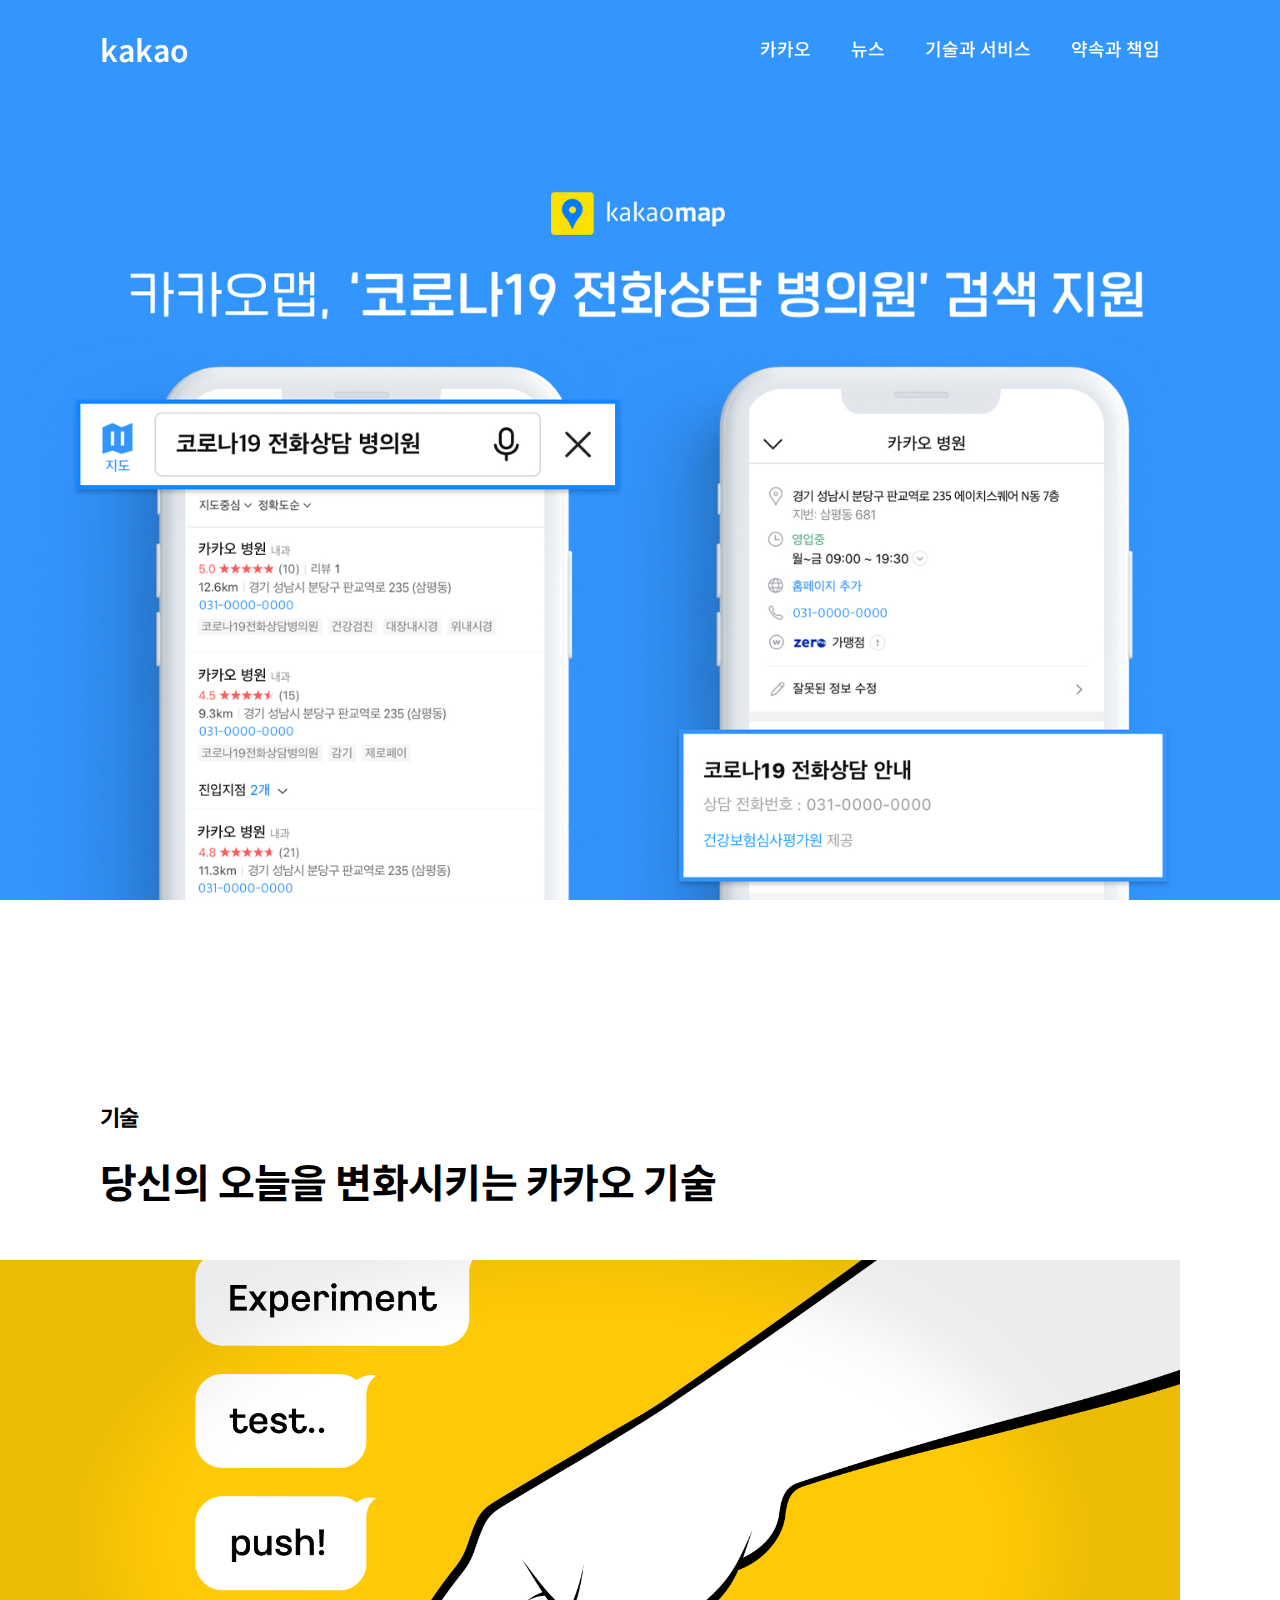
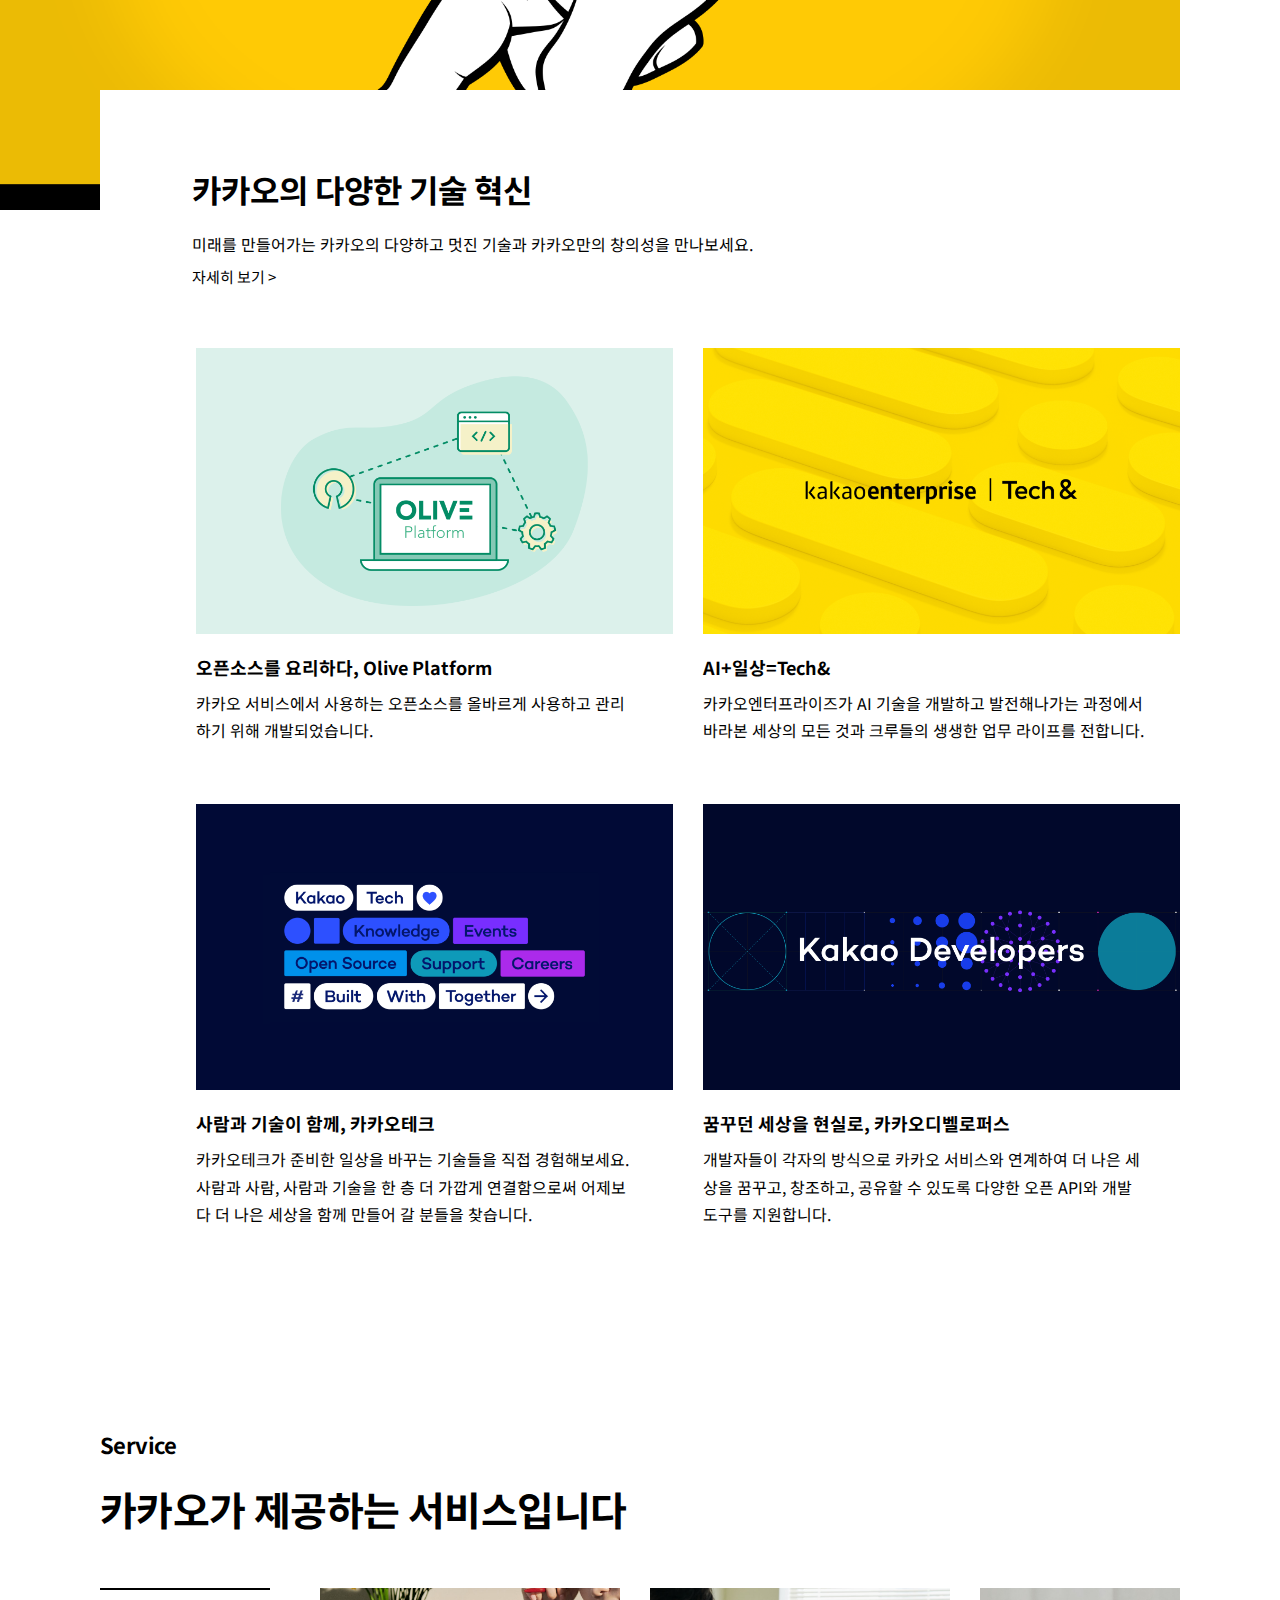
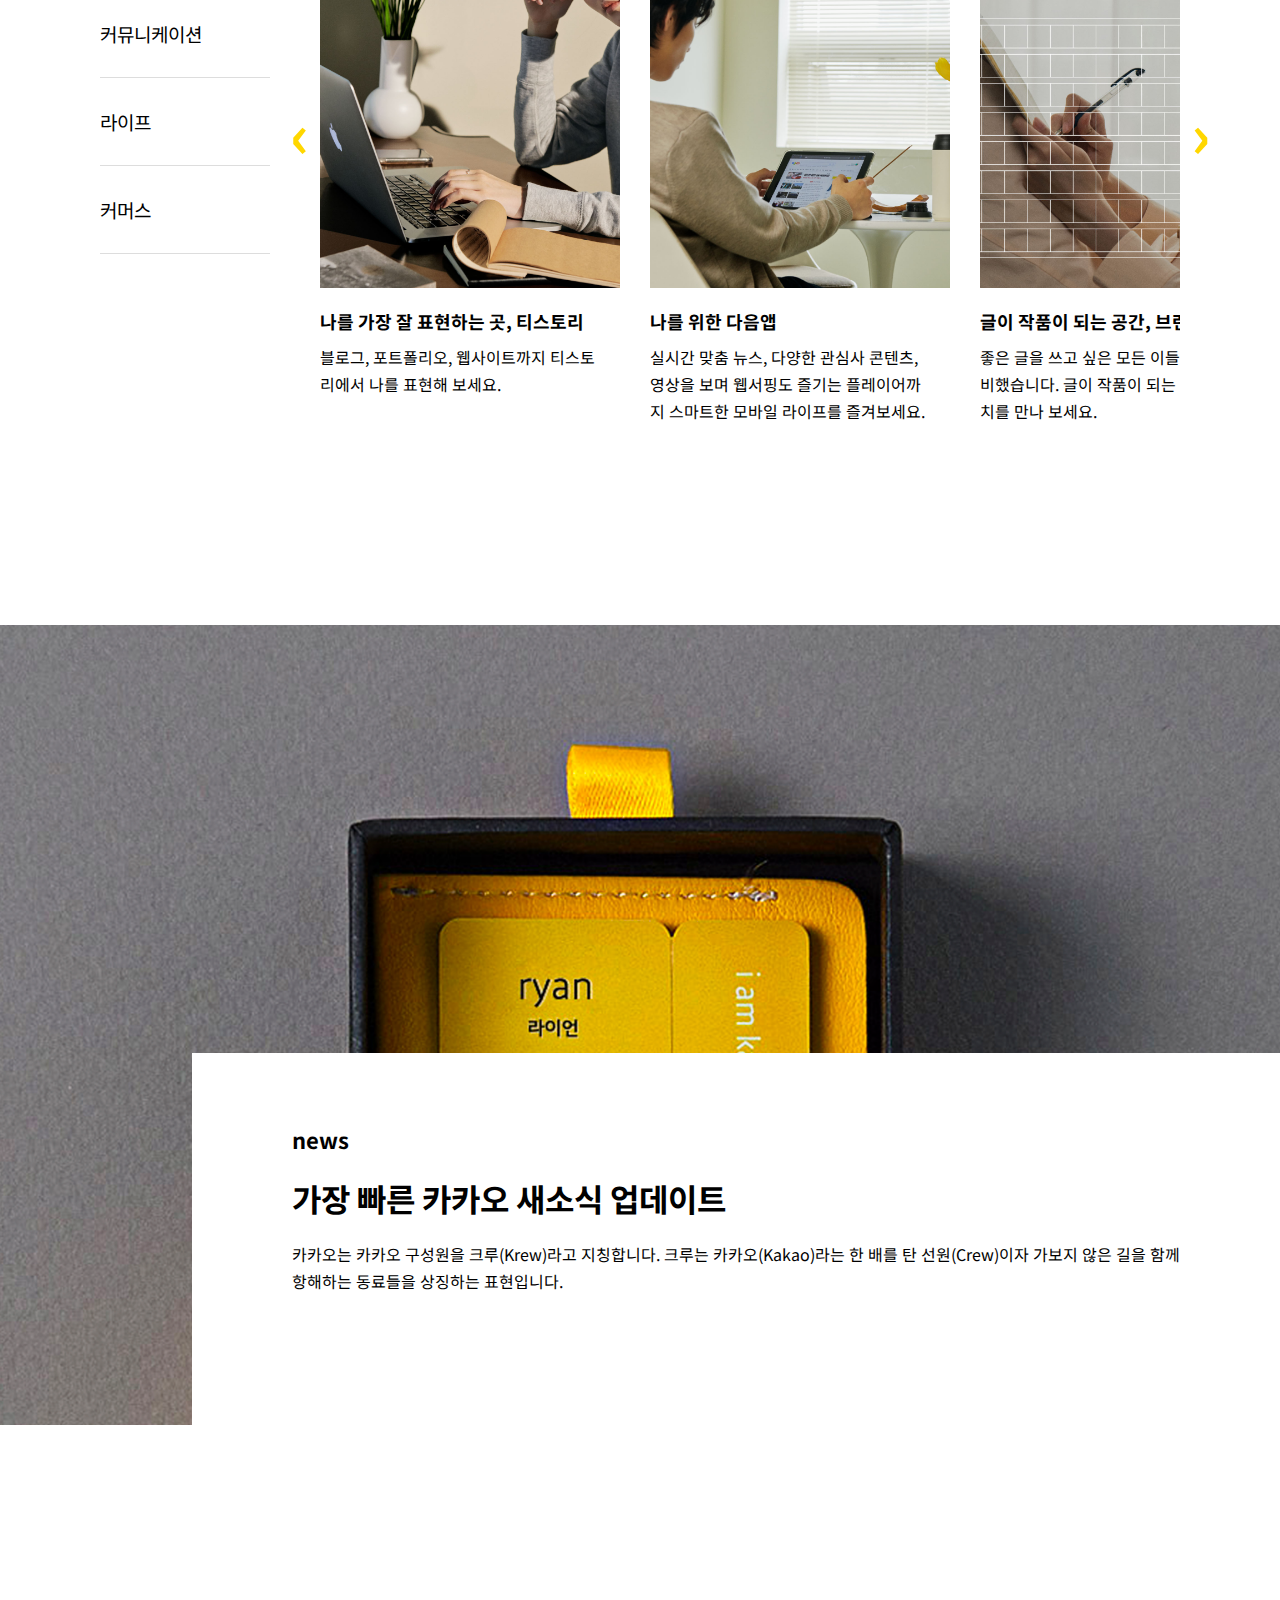
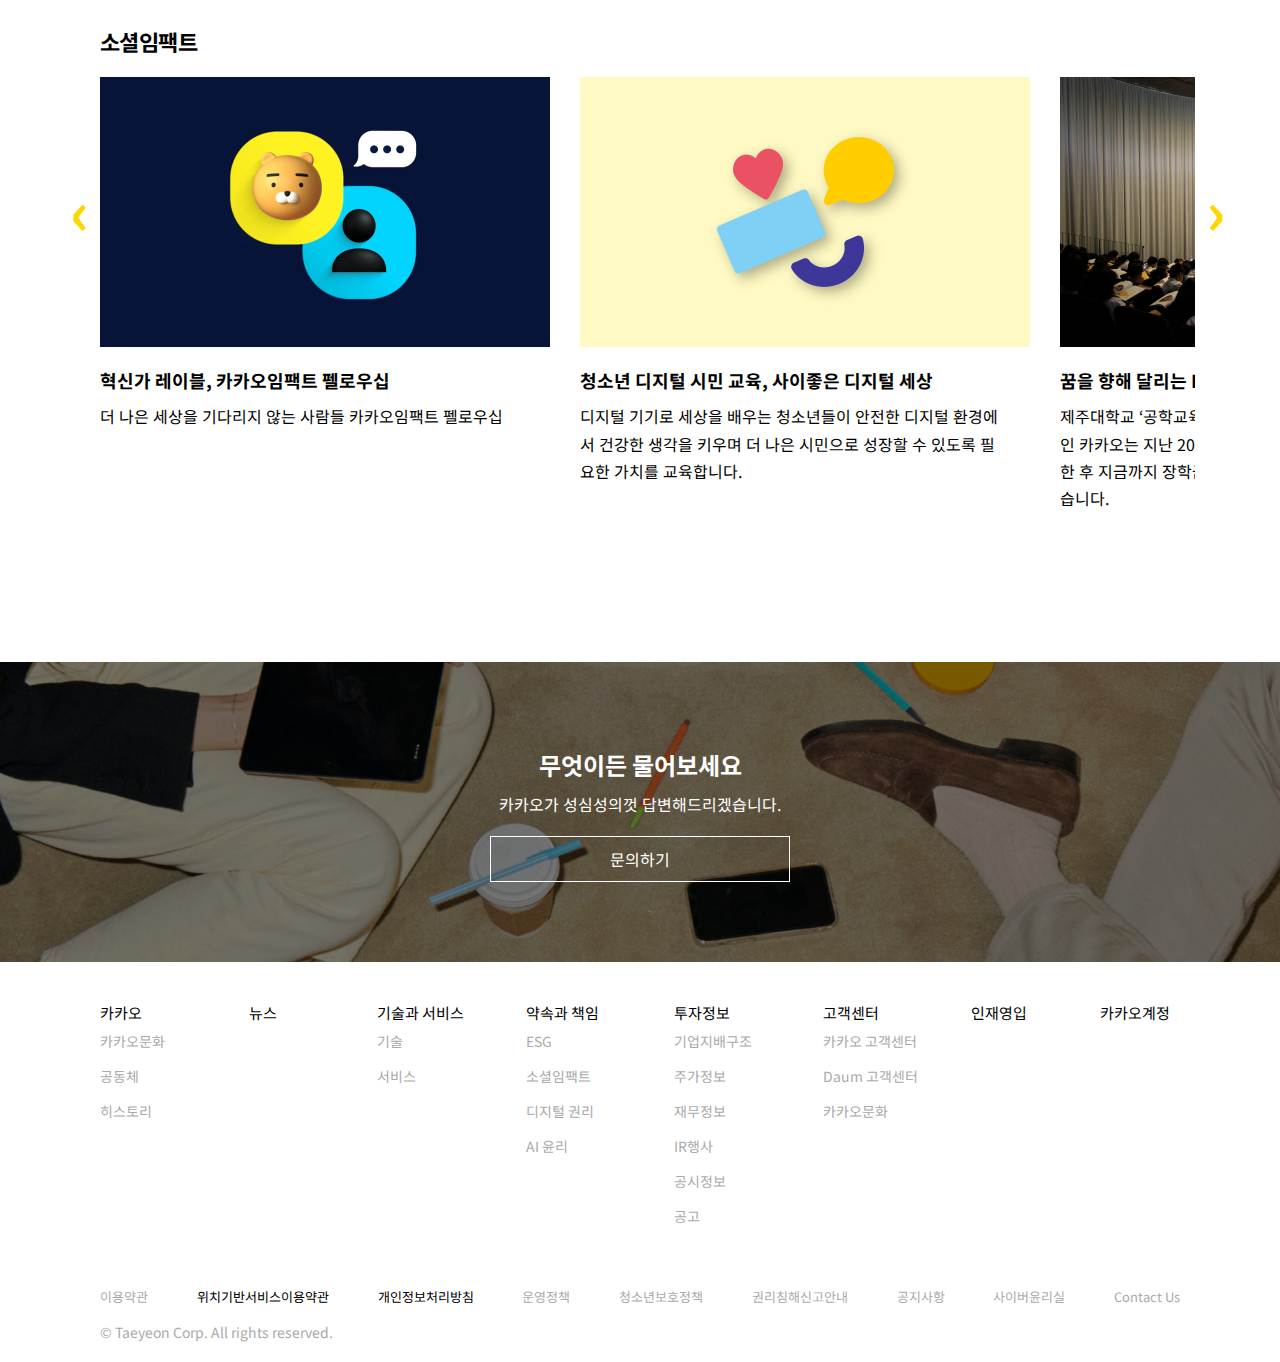
==== site/kakao/index.html @ de326b4b "first commit" ====
<!DOCTYPE html>
<html lang="en">

<head>
	<meta charset="UTF-8">
	<meta http-equiv="X-UA-Compatible" content="IE=Edge">
	<meta name="viewport" content="width=device-width, initial-scale=1.0">
	<title>kakao - 김태연</title>
	<!-- CSS -->
	<link rel="stylesheet" href="css/index.css">
	<link rel="stylesheet" href="../../css/font.css">
	<link rel="stylesheet" href="../../css/clear.css">
	<link rel="stylesheet" href="../../css/navbar.css">
	<!-- Google Font -->
	<link href="https://fonts.googleapis.com/css2?family=Noto+Sans+KR&display=swap" rel="stylesheet">
	<!-- 햄버거 로고 CDN -->
	<link rel="stylesheet" href="https://cdnjs.cloudflare.com/ajax/libs/font-awesome/5.15.3/css/all.min.css" />
</head>

<body>
	<nav class="navbar">
		<div class="inner">
			<h1 class="logo"> <a href="#">kakao</a> </h1>
			<ul class="menu-list">
				<li class="icon cancel-btn">
					<i class="fas fa-times"></i>
				</li>
				<li><a href="#">카카오</a></li>
				<li><a href="#">뉴스</a></li>
				<li><a href="#">기술과 서비스</a></li>
				<li><a href="#">약속과 책임</a></li>
			</ul>
			<div class="icon menu-btn">
				<i class="fas fa-bars"></i>
			</div>
		</div>
	</nav>

	<section class="slider">
		<div class="item active"></div>
		<div class="item"></div>
	</section>

	<section class="tech">
		<div class="inner">
			<div class="top-tit">
				<h2>기술</h2>
				<h3>당신의 오늘을 변화시키는 카카오 기술</h3>
			</div>
			<div class="visual">
				<div class="img-box">
					<div class="img"></div>
				</div>
				<div class="txt-box">
					<div class="tit-box">
						<h3> <a class="tit" href="#">카카오의 다양한 기술 혁신</a> </h3>
						<p>미래를 만들어가는 카카오의 다양하고 멋진 기술과 카카오만의 창의성을 만나보세요.</p>
					</div>
					<a href="#" class="link">자세히 보기 ></a>
				</div>
			</div>

			<div class="cont">
				<ul class="item">
					<li>
						<a href="#" class="img"></a>
						<div class="txt">
							<h4>오픈소스를 요리하다, Olive Platform</h4>
							<p>카카오 서비스에서 사용하는 오픈소스를 올바르게 사용하고 관리하기 위해 개발되었습니다.</p>
						</div>
					</li>
					<li>
						<a href="#" class="img"></a>
						<div class="txt">
							<h4>AI+일상=Tech&</h4>
							<p> 카카오엔터프라이즈가 AI 기술을 개발하고 발전해나가는 과정에서 바라본 세상의 모든 것과 크루들의 생생한 업무 라이프를 전합니다.</p>
						</div>
					</li>
					<li>
						<a href="#" class="img"></a>
						<div class="txt">
							<h4>사람과 기술이 함께, 카카오테크</h4>
							<p>카카오테크가 준비한 일상을 바꾸는 기술들을 직접 경험해보세요. 사람과 사람, 사람과 기술을 한 층 더 가깝게 연결함으로써 어제보다 더 나은 세상을 함께 만들어
								갈 분들을 찾습니다.</p>
						</div>
					</li>
					<li>
						<a href="#" class="img"></a>
						<div class="txt">
							<h4>꿈꾸던 세상을 현실로, 카카오디벨로퍼스</h4>
							<p>개발자들이 각자의 방식으로 카카오 서비스와 연계하여 더 나은 세상을 꿈꾸고, 창조하고, 공유할 수 있도록 다양한 오픈 API와 개발  도구를 지원합니다. </p>
						</div>
					</li>
				</ul>
			</div>
		</div> <!-- .inner -->
	</section>

	<section class="service">
		<div class="inner">
			<div class="top-tit">
				<h2>Service</h2>
				<h3>카카오가 제공하는 서비스입니다</h3>
			</div>

			<div class="cont">
				<ul class="tab">
					<li><a href="#">커뮤니케이션</a></li>
					<li><a href="#">라이프</a></li>
					<li><a href="#">커머스</a></li>
				</ul>
				<div class="tab-indicator"></div>
				<div class="item-box">
					<ul class="item fir carousel active">
						<li>
							<a href="#" class="img"></a>
							<div class="txt">
								<h4>나를 가장 잘 표현하는 곳, 티스토리</h4>
								<p>블로그, 포트폴리오, 웹사이트까지 티스토리에서 나를 표현해 보세요.</p>
							</div>
						</li>
						<li>
							<a href="#" class="img"></a>
							<div class="txt">
								<h4>나를 위한 다음앱</h4>
								<p>실시간 맞춤 뉴스, 다양한 관심사 콘텐츠, 영상을 보며 웹서핑도 즐기는 플레이어까지 스마트한 모바일 라이프를 즐겨보세요.</p>
							</div>
						</li>
						<li>
							<a href="#" class="img"></a>
							<div class="txt">
								<h4>글이 작품이 되는 공간, 브런치</h4>
								<p>좋은 글을 쓰고 싶은 모든 이들을 위해 준비했습니다. 글이 작품이 되는 공간, 브런치를 만나 보세요.</p>
							</div>
						</li>
						<li>
							<a href="#" class="img"></a>
							<div class="txt">
								<h4>나의 이야기가 빛나는 공간, 카카오스토리</h4>
								<p>나의 일상은 가볍게 기록하고 알고 싶은 소식은 한 번에 받아보세요.</p>
							</div>
						</li>
						<li>
							<a href="#" class="img"></a>
							<div class="txt">
								<h4>모든 이야기의 시작, Daum 카페</h4>
								<p>지금, 우리들의 이야기가 궁금하다면 Daum 카페와 함께 하세요.</p>
							</div>
						</li>
					</ul>

					<ul class="item sec carousel">
						<li>
							<a href="#" class="img"></a>
							<div class="txt">
								<h4>정확하고 즐거운 운전 도우미, 카카오내비</h4>
								<p>빠르고 정확한 길 안내와 즐거운 운전 도우미가 함께한다면, 지루했던 운전경험이 일상의 즐거움으로 바뀔 수 있습니다.</p>
							</div>
						</li>
						<li>
							<a href="#" class="img"></a>
							<div class="txt">
								<h4>말 한마디로 편리해지는 일상, 헤이카카오</h4>
								<p>당신에게 딱 맞게, 일상을 편리하게, 라이프 어시스턴트 기능을 사용해보세요.</p>
							</div>
						</li>
						<li>
							<a href="#" class="img"></a>
							<div class="txt">
								<h4>같지만 다른 은행, 카카오뱅크</h4>
								<p>혁신적 기술을 통해 일상 속 어떤 순간에서도 유용한 은행. 카카오뱅크는 또 하나의 은행이 아닌 은행의 새로운 시작'입니다.</p>
							</div>
						</li>
						<li>
							<a href="#" class="img"></a>
							<div class="txt">
								<h4>마음놓고 금융하다, 카카오페이</h4>
								<p>금융의 수고로움을 줄이고 생활에 이로운 흐름을 만듭니다.</p>
							</div>
						</li>
						<li>
							<a href="#" class="img"></a>
							<div class="txt">
								<h4>나를 가꾸는 참 쉬운 방법, 카카오헤어샵</h4>
								<p>헤어샵 예약부터 뷰티콘텐츠까지 all-in-one 뷰티플랫폼 카카오헤어샵</p>
							</div>
						</li>
						<li>
							<a href="#" class="img"></a>
							<div class="txt">
								<h4>모두의 이동을 위한, 카카오 T</h4>
								<p>답답한 이동 시간이 짧아진다면, 당신의 소중한 시간은 더 길어지고, 생활 속 이동의 불편함이 줄어든다면 당신이 할 수 있는 일이 더 많아집니다.</p>
							</div>
						</li>
					</ul>

					<ul class="item thi carousel">
						<li>
							<a href="#" class="img"></a>
							<div class="txt">
								<h4>나를 표현하는 쇼핑, 지그재그</h4>
								<p>개인화 추천으로 나만의 스타일을 발견하는 쇼핑. 지그재그와 함께 내 맘대로 사세요.</p>
							</div>
						</li>
						<li>
							<a href="#" class="img"></a>
							<div class="txt">
								<h4>마음을 전하는 가장 쉬운 방법, 카카오톡 선물하기</h4>
								<p>메시지를 보내듯 편하게 주고 받는 선물을 통해 소중한 사람과의 관계가 더욱 특별해집니다.</p>
							</div>
						</li>
						<li>
							<a href="#" class="img"></a>
							<div class="txt">
								<h4>여러분의 참여로 완성되는 카카오쇼핑라이브</h4>
								<p>쇼핑에 필요한 모든 것을 전문가의 시선으로 리뷰하고, 고객의 관점으로 풀어드리는 친절한 라이브커머스, 카카오쇼핑라이브를 만나보세요</p>
							</div>
						</li>
						<li>
							<a href="#" class="img"></a>
							<div class="txt">
								<h4>현명한 쇼핑 생활의 시작, 쇼핑하우</h4>
								<p>스마트한 가격 비교 통해 탐색에서 구매까지 결정을 도와주는 쇼핑 중개 서비스</p>
							</div>
						</li>
						<li>
							<a href="#" class="img"></a>
							<div class="txt">
								<h4>가치 있는 생산, 기분 좋은 생활 카카오메이커스</h4>
								<p>국내 제조업의 문제를 해결할 수 있도록 우리는 제작자와 고객을 연결합니다.</p>
							</div>
						</li>
						<li>
							<a href="#" class="img"></a>
							<div class="txt">
								<h4>쇼핑을 톡하다! 카카오톡 쇼핑하기</h4>
								<p>카카오톡 스토어 판매자의 다양한 상품을 특별한 혜택과 함께 만나보세요.</p>
							</div>
						</li>
					</ul>
				</div>
			</div>
		</div>
		<div class="btn-group carousel">
			<span class="btn">‹</span>
			<span class="btn">›</span>
		</div>
	</section>

	<section class="news visual-img">
		<div class="inner">
			<div class="txt-box">
				<div class="tit-box">
					<h2>news</h2>
					<h3>가장 빠른 카카오 새소식 업데이트</h3>
				</div>
				<p>카카오는 카카오 구성원을 크루(Krew)라고 지칭합니다. 크루는 카카오(Kakao)라는 한 배를 탄 선원(Crew)이자 가보지 않은 길을 함께 항해하는 동료들을 상징하는 표현입니다.</p>
			</div>
		</div>
	</section>

	<section class="social">
		<div class="inner">
			<div class="top-tit">
				<h2>소셜임팩트</h2>
			</div>
			<div class="cont">
				<ul class="item carousel">
					<li>
						<a href="#" class="img"></a>
						<div class="txt">
							<h4>혁신가 레이블, 카카오임팩트 펠로우십</h4>
							<p>더 나은 세상을 기다리지 않는 사람들 카카오임팩트 펠로우십</p>
						</div>
					</li>
					<li>
						<a href="#" class="img"></a>
						<div class="txt">
							<h4>청소년 디지털 시민 교육, 사이좋은 디지털 세상</h4>
							<p>디지털 기기로 세상을 배우는 청소년들이 안전한 디지털 환경에서 건강한 생각을 키우며 더 나은 시민으로 성장할 수 있도록 필요한 가치를 교육합니다.</p>
						</div>
					</li>
					<li>
						<a href="#" class="img"></a>
						<div class="txt">
							<h4>꿈을 향해 달리는 Kakao 트랙</h4>
							<p>제주대학교 ‘공학교육혁신센터 사업 Kakao 트랙’의 참여 기업인 카카오는 지난 2007년 4월 제주대학교와 산학 협약을 체결한 후 지금까지 장학금 지원과 함께 Kakao 트랙을 운영하고 있습니다. </p>
						</div>
					</li> 
					<li>
						<a href="#" class="img"></a>
						<div class="txt">
							<h4>당신에게 'IT'란? Show me the IT</h4>
							<p>Information Technology 의 약자가 아닌 It 인칭대명사로 먼저 읽히는 중.고등학생들을 위한 카카오 진로 체험 프로그램</p>
						</div>
					</li>
					<li>
						<a href="#" class="img"></a>
						<div class="txt">
							<h4>제주 지역 스타트업 엑셀러레이션 - 발굴,보육,투자</h4>
							<p>2015년부터 2020년까지 제주창조경제혁신센터의 창업교육 프로그램에 9,677명이 참여했으며, 150여개의 보육기업들이 총 691억원의 투자를 유치했습니다.</p>
						</div>
					</li>
					<li>
						<a href="#" class="img"></a>
						<div class="txt">
							<h4>세상을 선하게 바꾸는 실천, 다가치프로젝트</h4>
							<p>먼저 기부하고, 실천하며 세상과 함께 하는 방법을 고민합니다.</p>
						</div>
					</li>
				</ul>
			</div>
		</div>
		<div class="btn-group carousel">
			<span class="btn">‹</span>
			<span class="btn">›</span>
		</div>
	</section>

	<section class="inquiry">
		<div class="txt-box">
			<h2>무엇이든 물어보세요</h2>
			<p>카카오가 성심성의껏 답변해드리겠습니다.</p>
			<a href="#">문의하기</a>
		</div>
	</section>

	<footer>
		<div class="inner">
			<div class="top">
				<ul class="main-menu">
					<li class="list"><a href="#" class="tit">카카오</a>
						<ul class="sub-menu">
							<li><a href="#">카카오문화</a></li>
							<li><a href="#">공동체</a></li>
							<li><a href="#">히스토리</a></li>
						</ul>
					</li>
					<li class="list narrow"><a href="#">뉴스</a></li>
					<li class="list"><a href="#" class="tit">기술과 서비스</a>
						<ul class="sub-menu">
							<li><a href="#">기술</a></li>
							<li><a href="#">서비스</a></li>
						</ul>
					</li>
					<li class="list"><a href="#" class="tit">약속과 책임</a>
						<ul class="sub-menu">
							<li><a href="#">ESG</a></li>
							<li><a href="#">소셜임팩트</a></li>
							<li><a href="#">디지털 권리</a></li>
							<li><a href="#">AI 윤리</a></li>
						</ul>
					</li>
					<li class="list"><a href="#" class="tit">투자정보</a>
						<ul class="sub-menu">
							<li><a href="#">기업지배구조</a></li>
							<li><a href="#">주가정보</a></li>
							<li><a href="#">재무정보</a></li>
							<li><a href="#">IR행사</a></li>
							<li><a href="#">공시정보</a></li>
							<li><a href="#">공고</a></li>
						</ul>
					</li>
					<li class="list"><a href="#" class="tit">고객센터</a>
						<ul class="sub-menu active">
							<li><a href="#">카카오 고객센터</a></li>
							<li><a href="#">Daum 고객센터</a></li>
							<li><a href="#">카카오문화</a></li>
						</ul>
					</li>
					<li class="list narrow"><a href="#" class="tit">인재영입</a></li>
					<li class="list narrow"><a href="#" class="tit">카카오계정</a></li>
				</ul>
			</div>

			<div class="bot">
				<ul>
					<li><a href="#">이용약관</a></li>
					<li><a href="#" class="bk">위치기반서비스이용약관</a></li>
					<li><a href="#" class="bk">개인정보처리방침</a></li>
					<li><a href="#">운영정책</a></li>
					<li><a href="#">청소년보호정책</a></li>
					<li><a href="#">권리침해신고안내</a></li>
					<li><a href="#">공지사항</a></li>
					<li><a href="#">사이버윤리실</a></li>
					<li><a href="#">Contact Us</a></li>
				</ul>
				<p class="copyright">© Taeyeon Corp. All rights reserved.</p>
			</div>
		</div>
	</footer>
	<script src="https://ajax.googleapis.com/ajax/libs/jquery/3.6.0/jquery.min.js"></script>
	<script src="js/index.js"></script>
	<script src="../../js/navbar.js"></script>
</body>

</html>
---- site/kakao/css/index.css ----
.top-tit h2{
	font-size: 22px;
	margin-bottom: 20px;
	letter-spacing: -0.6px;
} .top-tit h3{
	font-size: 40px;
	margin-bottom: 50px;
	letter-spacing: -0.6px;
}

.tit-box h2{
	font-size: 22px;
	margin-bottom: 20px;
} .tit-box h3{
	font-size: 32px;
	margin-bottom: 20px;
}

.cont .item li .txt{
	padding: 20px 7% 0 0;
} .cont .item li .txt h4{
	font-size: 18px;
	margin-bottom: 10px;
} .cont .item li .txt p{
	line-height: 1.7;
}

.inner{
	padding: 0 100px;
	transition: padding .5s;
}

.slider{
	position: relative;
	width: 100%;
	height: 100vh;
} .slider .item{
	position: absolute;
	width: 100%;
	height: 100vh;
	top: 0;
	opacity: 0;
	z-index: 0;
	transition: opacity .5s;
}
.slider .item:first-child{
	background: url("../img/slide-1.png") center/cover fixed;
} .slider .item:nth-child(2){
	background: url("../img/slide-2.png") center/cover fixed;
}
.slider .item:nth-child(2) h2{
	position: absolute;
	left: 100px;
	top: 300px;
	font-size: 40px;
}
.slider .item.active {
	opacity: 1;
	z-index: 1;
}



section{
	position: relative;
}

section.tech{
	padding: 200px 0 100px;
} section.tech .visual .img-box{
	position: relative;
	left: calc(0% - (100vw - 1200px)/2);
	width: calc(100% + (100vw - 1200px)/2);
	height: 550px;
} section.tech .visual .img-box .img{
	width: 100%;
	height: 100%;
	background: url("../img/tech-visual.png") center/cover;
} section.tech .visual .txt-box{
	position: relative;
	padding: 7% 0 0 8.5%;
	margin-top: -120px;
	background-color: #fff;
	transition: padding .5s;
} section.tech .visual .txt-box h3{
	transition: font-size .5s;
} section.tech .visual .txt-box .link{
	font-size: 15px;
	display: inline-block;
	margin-top: 10px;
	transition: color .5s;
} section.tech .visual .txt-box .link:hover{
	color: gold;
}

section.tech .cont ul{
	display: flex;
	flex-wrap: wrap;
	margin: 0 -15px;
	margin-left: 7.5%;
} section.tech .cont ul li{
	width: calc(50% - 30px);
	margin: 60px 15px 0 15px;
} section.tech .cont li .img{
	display: block;
} section.tech .cont ul li .img:before{
	content: "";
	display: block;
	width: 100%;
	height: 0;
	padding-bottom: 60%;
}
section.tech .cont li:first-child .img{
	background: url("../img/tech-1.png") center/cover;
} section.tech .cont li:nth-child(2) .img{
	background: url("../img/tech-2.png") center/cover;
} section.tech .cont li:nth-child(3) .img{
	background: url("../img/tech-3.png") center/cover;
} section.tech .cont li:nth-child(4) .img{
	background: url("../img/tech-4.png") center/cover;
} 


section.service{
	padding: 100px 0;
} section.service .cont{
	display: flex;
} section.service .cont .tab{
	width: 170px;
	border-top: 2px solid #000;
	margin-right: 50px;
} section.service .cont .tab li{
	padding: 30px 0;
	width: 170px;
	border-bottom: 1px solid #ddd;
} section.service .cont .tab li a{
	font-size: 19px;
	transition: color .5s;
}

section.service .cont .item-box{
	overflow: hidden;
	position: relative;
} section.service .cont .item{
	display: none;
} section.service .cont .item li{
	width: 300px;
	margin: 0 15px;
	position: relative;
    left: 0;
    transition: left .8s, right .8s;
} section.service .cont .item li .img{
	display: block;
	width: 300px;
}
section.service .cont .item-box .item.fir li:first-child .img{
	background: url("../img/tab1-1.jpg") center/cover;
} section.service .cont .item-box .item.fir li:nth-child(2) .img{
	background: url("../img/tab1-2.jpg") center/cover;
} section.service .cont .item-box .item.fir li:nth-child(3) .img{
	background: url("../img/tab1-3.jpg") center/cover;
} section.service .cont .item-box .item.fir li:nth-child(4) .img{
	background: url("../img/tab1-4.jpg") center/cover;
} section.service .cont .item-box .item.fir li:nth-child(5) .img{
	background: url("../img/tab1-5.jpg") center/cover;
}

section.service .cont .item-box .item.sec li:first-child .img{
	background: url("../img/tab2-1.jpg") center/cover;
} section.service .cont .item-box .item.sec li:nth-child(2) .img{
	background: url("../img/tab2-2.jpg") center/cover;
} section.service .cont .item-box .item.sec li:nth-child(3) .img{
	background: url("../img/tab2-3.jpg") center/cover;
} section.service .cont .item-box .item.sec li:nth-child(4) .img{
	background: url("../img/tab2-4.jpg") center/cover;
} section.service .cont .item-box .item.sec li:nth-child(5) .img{
	background: url("../img/tab2-5.jpg") center/cover;
} section.service .cont .item-box .item.sec li:nth-child(6) .img{
	background: url("../img/tab2-6.jpg") center/cover;
}

section.service .cont .item-box .item.thi li:first-child .img{
	background: url("../img/tab3-1.jpg") center/cover;
} section.service .cont .item-box .item.thi li:nth-child(2) .img{
	background: url("../img/tab3-2.jpg") center/cover;
} section.service .cont .item-box .item.thi li:nth-child(3) .img{
	background: url("../img/tab3-3.jpg") center/cover;
} section.service .cont .item-box .item.thi li:nth-child(4) .img{
	background: url("../img/tab3-4.jpg") center/cover;
} section.service .cont .item-box .item.thi li:nth-child(5) .img{
	background: url("../img/tab3-5.jpg") center/cover;
} section.service .cont .item-box .item.thi li:nth-child(6) .img{
	background: url("../img/tab3-6.jpg") center/cover;
}
/* 이펙트 */
section.service .cont .item.active{
	display: flex;
	margin: 0 -15px;
} section.service .cont .item li .img:before{
	content: "";
	display: block;
	width: 100%;
	height: 0;
	padding-bottom: 100%;
} section.service .cont .tab li a:hover{
	color: gold;
}


section.service .btn{
    font-size: 60px;
    font-weight: bold;
    color: gold;
    cursor: pointer;
    z-index: 1;
	position: absolute;
} section.service .btn:first-child{
	top: 360px;
	left: 290px;
	transition: top .5s, bottom .5s;
} section.service .btn:nth-child(2){
	top: 360px;
	right: 70px;
}



section.news{
	margin: 100px 0;
} section.news.visual-img{
	background: url("../img/news.png") center/cover;
	height: 800px;
} section.news .txt-box{
	position: absolute;
	margin-left: 15%;
	padding: 70px 100px 130px 100px;
	right: 0;
	bottom: 0;
	background-color: #fff;
} section.news .txt-box p{
	line-height: 1.7;
}


section.social{
	padding: 100px 0;
} section.social .cont .item{
	display: flex;
	overflow-x: hidden;
	margin: 0 -15px;
} section.social .cont .item li{
	position: relative;
    left: 0;
    transition: left .8s, right .8s;
	margin: 0 15px;
}

section.social .cont .item .img{
	display: block;
	width: 450px;
} section.social .cont .item li .img:before{
	content: "";
	display: block;
	width: 100%;
	height: 0;
	padding-bottom: 60%;
}
section.social .cont .item li:first-child .img{
	background: url("../img/social-1.png") center/cover;
} section.social .cont .item li:nth-child(2) .img{
	background: url("../img/social-2.png") center/cover;
} section.social .cont .item li:nth-child(3) .img{
	background: url("../img/social-3.png") center/cover;
} section.social .cont .item li:nth-child(4) .img{
	background: url("../img/social-4.png") center/cover;
} section.social .cont .item li:nth-child(5) .img{
	background: url("../img/social-5.png") center/cover;
} section.social .cont .item li:nth-child(6) .img{
	background: url("../img/social-6.png") center/cover;
}

section.social .btn{
	position: absolute;
    font-size: 60px;
    font-weight: bold;
    color: gold;
    cursor: pointer;
    z-index: 1;
	transition: top .5s, bottom .5s;
} section.social .btn:first-child{
	top: 240px;
	left: 70px;
} section.social .btn:nth-child(2){
	top: 240px;
	right: 55px;
}



section.inquiry{
	display: flex;
	height: 300px;
	margin: 50px 0 20px;
	background: url("../img/inquiry.jpg") center/cover rgba(0, 0, 0, 0.5) ;	
} section.inquiry::before{
	content: "";
	display: block;
	width: 100%;
	height: 100%;
    background-color: rgba(0, 0, 0, 0.5);
} section.inquiry .txt-box{
	position: absolute;
	display: inline;
	width: 300px;
	text-align: center;
	top: calc(50% - 65px);
	left: calc(50% - 150px);
} section.inquiry .txt-box h2{
	color: #fff;
	margin-bottom: 10px;
} section.inquiry .txt-box p{
	font-size: 16px;
	color: #fff;
	margin-bottom: 20px;
} section.inquiry .txt-box a{
	display: block;
	margin: 0 auto;
	color: #fff;
	border: 1px solid #fff;
	padding: 10px 20px;
}


footer{
	padding: 20px 0;
} footer .top .main-menu{
	display: flex;
	justify-content: space-between;
} footer .top .main-menu > li{
	width: 100px;
	font-size: 15px;

} footer .top .main-menu > li.narrow{
	width: 80px;
}

footer .top .sub-menu li{
	padding: 7px 0;
} footer .top .sub-menu li a{
	font-size: 14px;
	color: #aaa;
}

footer .bot ul{
	display: flex;
	justify-content: space-between;
	margin-top: 50px;
} footer .bot ul li a{
	font-size: 13px;
	color: #aaa;
} footer .bot ul li a.bk{
	color: #000;
} footer .bot .copyright{
	margin-top: 15px;
	font-size: 14px;
	color: #aaa;
}



/* PC (해상도 1500px)*/ 
@media screen and (max-width: 1500px){
	section.tech .visual .img-box {
		left: -100px;
		width: calc(100% + 100px);
	}
}


@media screen and (max-width:1080px) {
	.inner{
		padding: 0 50px;
	}

	section.service .btn:first-child{
		left: 240px;
	} section.service .btn:nth-child(2){
		right: 20px;
	
	}

	section.social .btn:first-child{
		left: 20px;
	} section.social .btn:nth-child(2){
		right: 5px;
	}
}

@media screen and (max-width:768px) {
	.icon{
		display: block;
	} .icon.hide{
		display: none;
	}

	.inner{
		padding: 0 30px;
	}

	.top-tit h2{
		font-size: 14px;
	} .top-tit h3{
		font-size: 24px;
		margin-bottom: 0;
		height: 70px;
	}


	.tit-box h2{
		font-size: 14px;
		margin-bottom: 10px;
	} .tit-box h3{
		font-size: 22px;
		margin-bottom: 15px;
	}

	.cont .item li .txt h4{
		font-size: 16px;
	} .cont .item li .txt p{
		font-size: 14px;
		line-height: 1.8;
	} .cont .item li .txt{
		padding: 20px 0 0 2%;
	}

	section .btn-group .btn{
		font-size: 40px;
	}


	section.tech .visual .txt-box {
		padding: 10% 0 0 10%;
		margin-left: -30px;
	} section.tech .cont ul {
		margin: 60px 0 0 0;
	} section.tech .cont ul li {
		width: 100%;
		margin: 0 0 60px 0;
	}


	section.service .cont {
		display: block;
	} section.service .cont .tab {
		display: flex;
		width: 300px;
		margin-bottom: 20px;
		border: 0;
	} section.service .cont .tab li{
		width: 100px;
		padding: 20px 0;
		border-bottom: 0;
		text-align: center;
	} section.service .cont .tab li:nth-child(3){
		width: 70px;
	} section.service .cont .tab li a{
		font-size: 16px;
	}

	section.service .btn:first-child{
		top: 400px;
		left: 40px;
	} section.service .btn:nth-child(2){
		top: 400px;
		right: 40px;
	
	}


	section.news .txt-box{
		position: absolute;
		margin-left: 15%;
		padding: 70px 50px 130px 50px;
		right: 0;
		bottom: 0;
		background-color: #fff;
	}


	section.social .cont .item .img{
		width: 300px;
	} section.social .cont .item li .txt h4{
		height: 48px;
	}

	section.social .btn:first-child{
		top: 200px;
		left: 40px;
	} section.social .btn:nth-child(2){
		top: 200px;
		right: 40px;
	}


	section.inquiry .txt-box p{
		font-size: 14px;
	}

	footer .top .main-menu{
		display: block;
		margin: 0;
	} footer .top .main-menu .list{
		width: 100%;
		padding: 15px 0;
		margin: 0;
		border-bottom: 1px solid #ddd;
	} footer .top .main-menu .list.narrow{
		width: 100%;
	} footer .top .main-menu .list .tit{
		display: block;
		margin-bottom: 10px;
	} footer .top .main-menu .list.narrow .tit{
		margin-bottom: 0;
	} footer .top .sub-menu{
		display: flex;
		flex-wrap: wrap;
	} footer .top .sub-menu li{
		width: 50%;
	} 
	
	
	footer .bot ul{
		margin-bottom: 30px;
		flex-wrap: wrap;
	} footer .bot ul li{
		width: 50%;
		margin: 0;
		padding: 7px 0;
	}
}
---- css/font.css ----
@import url('https://fonts.googleapis.com/css2?family=Noto+Sans+KR&display=swap');
@import url('https://fonts.googleapis.com/css2?family=Noto+Sans+KR:wght@400&display=swap');
---- css/clear.css ----
@charset "utf-8";

*{
    padding: 0;
    margin: 0;
    font-family: 'Noto Sans KR', sans-serif;
}
li{
    list-style: none;
} a{
    text-decoration: none;
    color: #000;
}
.clearfix::after{
    display: block;
    content: "";
    clear: both;
}
---- css/navbar.css ----
/* icon 햄버거 */
.icon{
	color: #fff;
	font-size: 20px;
	cursor: pointer;
	display: none;
}
.icon.cancel-btn{
	position: absolute;
	right: 30px;
	top: 20px;
	margin-top: 0;
}

/* navbar */
.navbar{
	position: fixed;
	z-index: 5;
	width: 100%;
	padding: 25px 0;
	transition: all 0.4s ease;
}
.navbar.sticky{
	padding: 10px 0;
	background: #1b1b1b;
}
.navbar .inner{
	max-width: 1500px;
	margin: 0 auto;
	padding: 0 100px;
	display: flex;
	align-items: center;
	justify-content: space-between;
	transition: padding 0.5s;
}
.navbar .logo a{
	color: #fff;
	font-size: 30px;
	font-weight: 600;
	text-decoration: none;
}
.navbar .menu-list{
	display: flex;
}
.navbar .menu-list li a{
	color: #fff;
	font-size: 18px;
	font-weight: 500;
	padding: 0 20px;
	text-decoration: none;
	transition: color 0.5s;
}
.navbar .menu-list li a:hover{
	color: gold;
}

/* PC (해상도 1024px)*/ 
@media all and (max-width:1024px) {
	.navbar .cont{
		padding: 0 50px;
	}
} 


/* 모바일 가로, 모바일 세로 (해상도 480px ~ 767px)*/ 
@media all and (max-width:768px) {
	body.disbaledScroll{
		overflow: hidden;
	}
	.icon{
		display: block;
	}
	.icon.hide{
		display: none;
	}
	

	.navbar .inner{
		padding: 0 30px;
	} 
	.navbar .menu-list{
		position: fixed;
		top: 0;
		left: -100%;
		height: 100vh;
		width: 100%;
		max-width: 400px;
		background: #222;
		display: block;
		padding: 40px 0;
		text-align: center;
		transition: all 0.4s ease;
	} .navbar .menu-list.active{
		left: 0%;
		opacity: 0.7;
	} .navbar .menu-list li:first-child{
		margin-top: 0;	
	} .navbar .menu-list li{
		margin-top: 45px;	
	} .navbar .menu-list li a{
		font-size: 23px;
	}
}
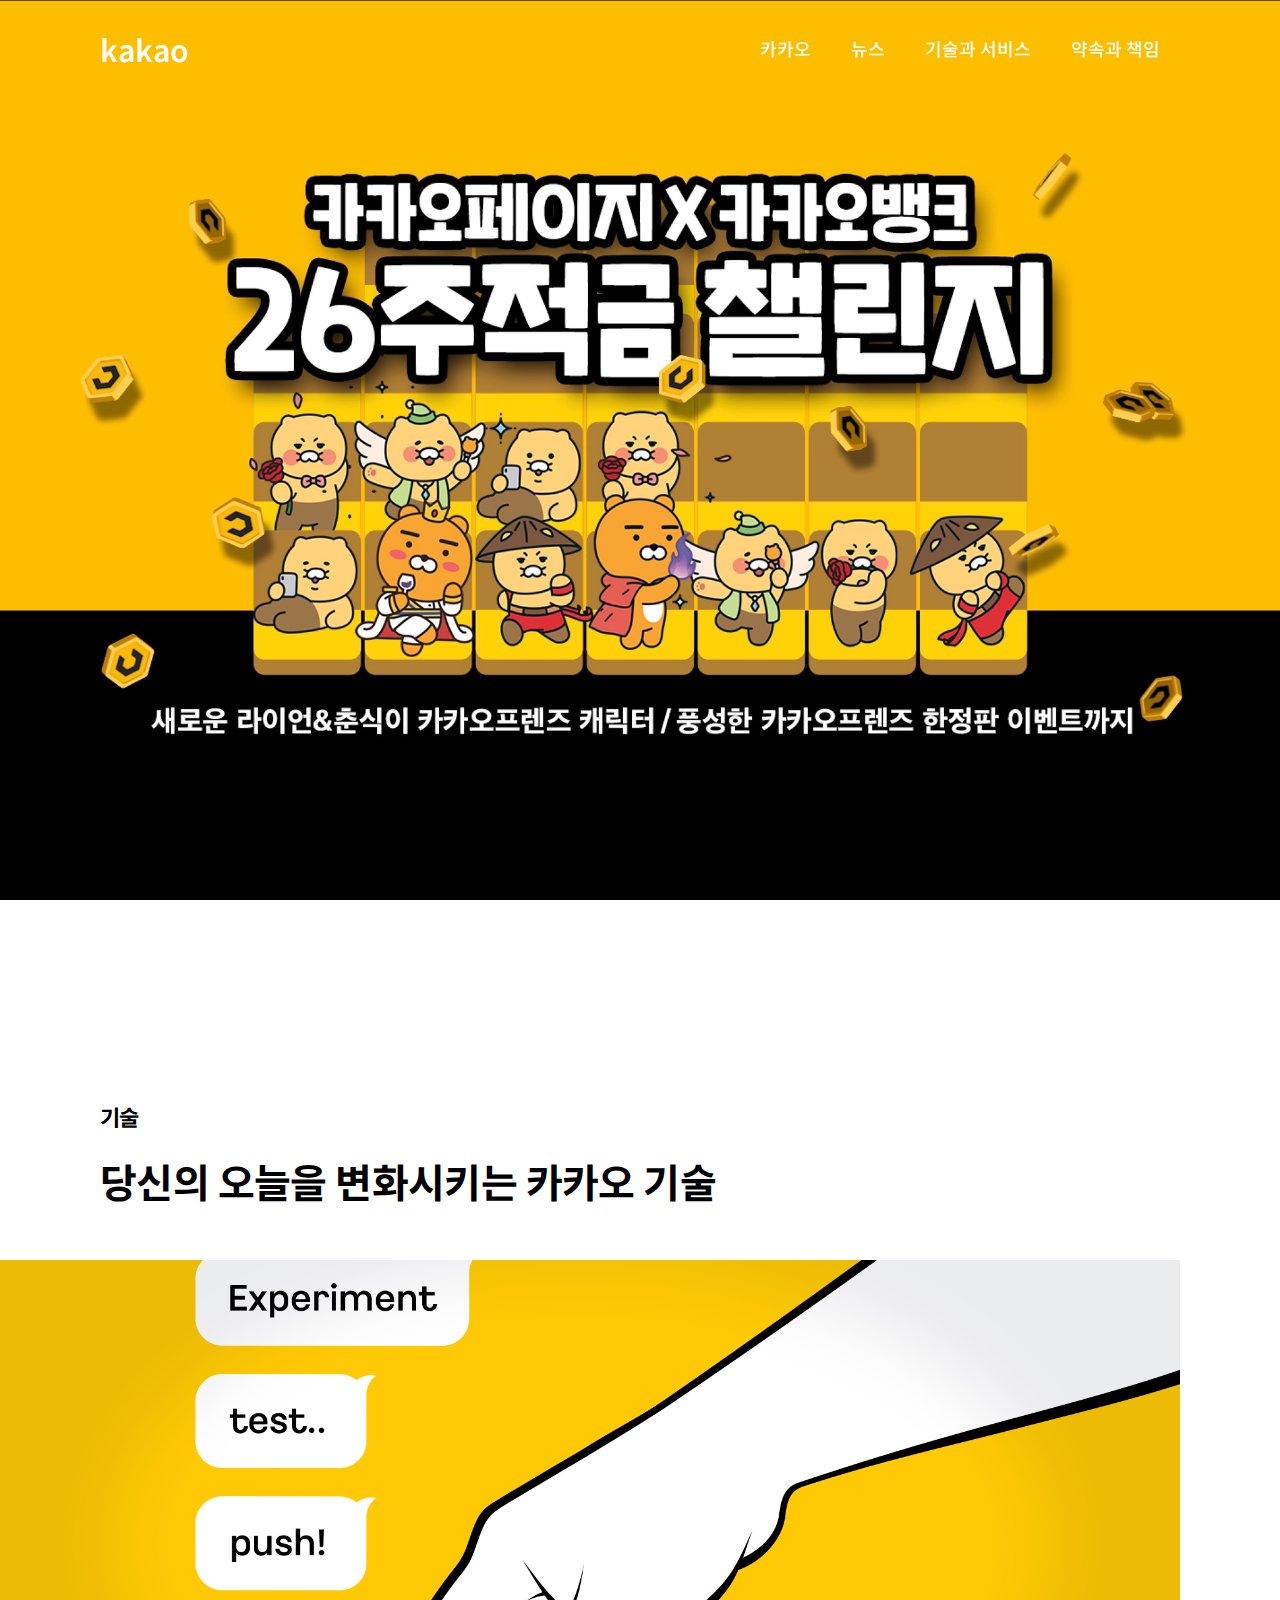
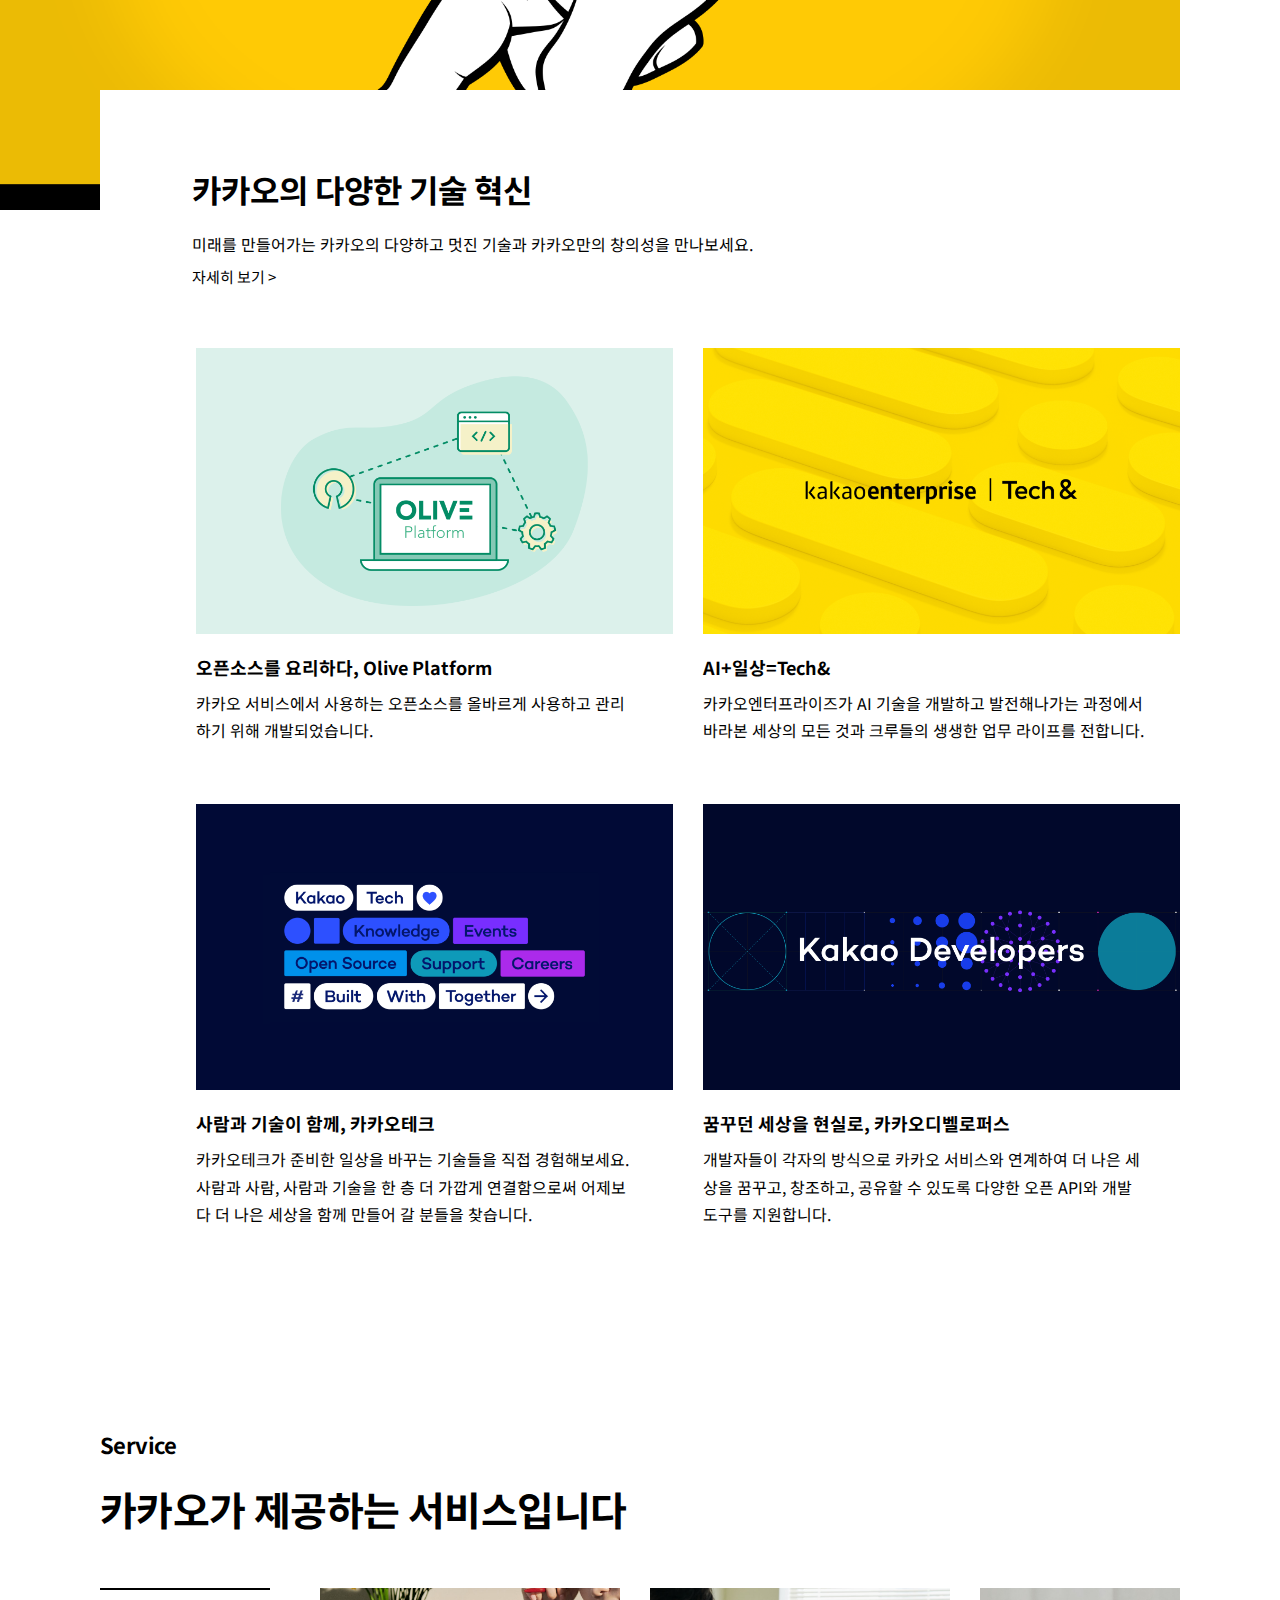
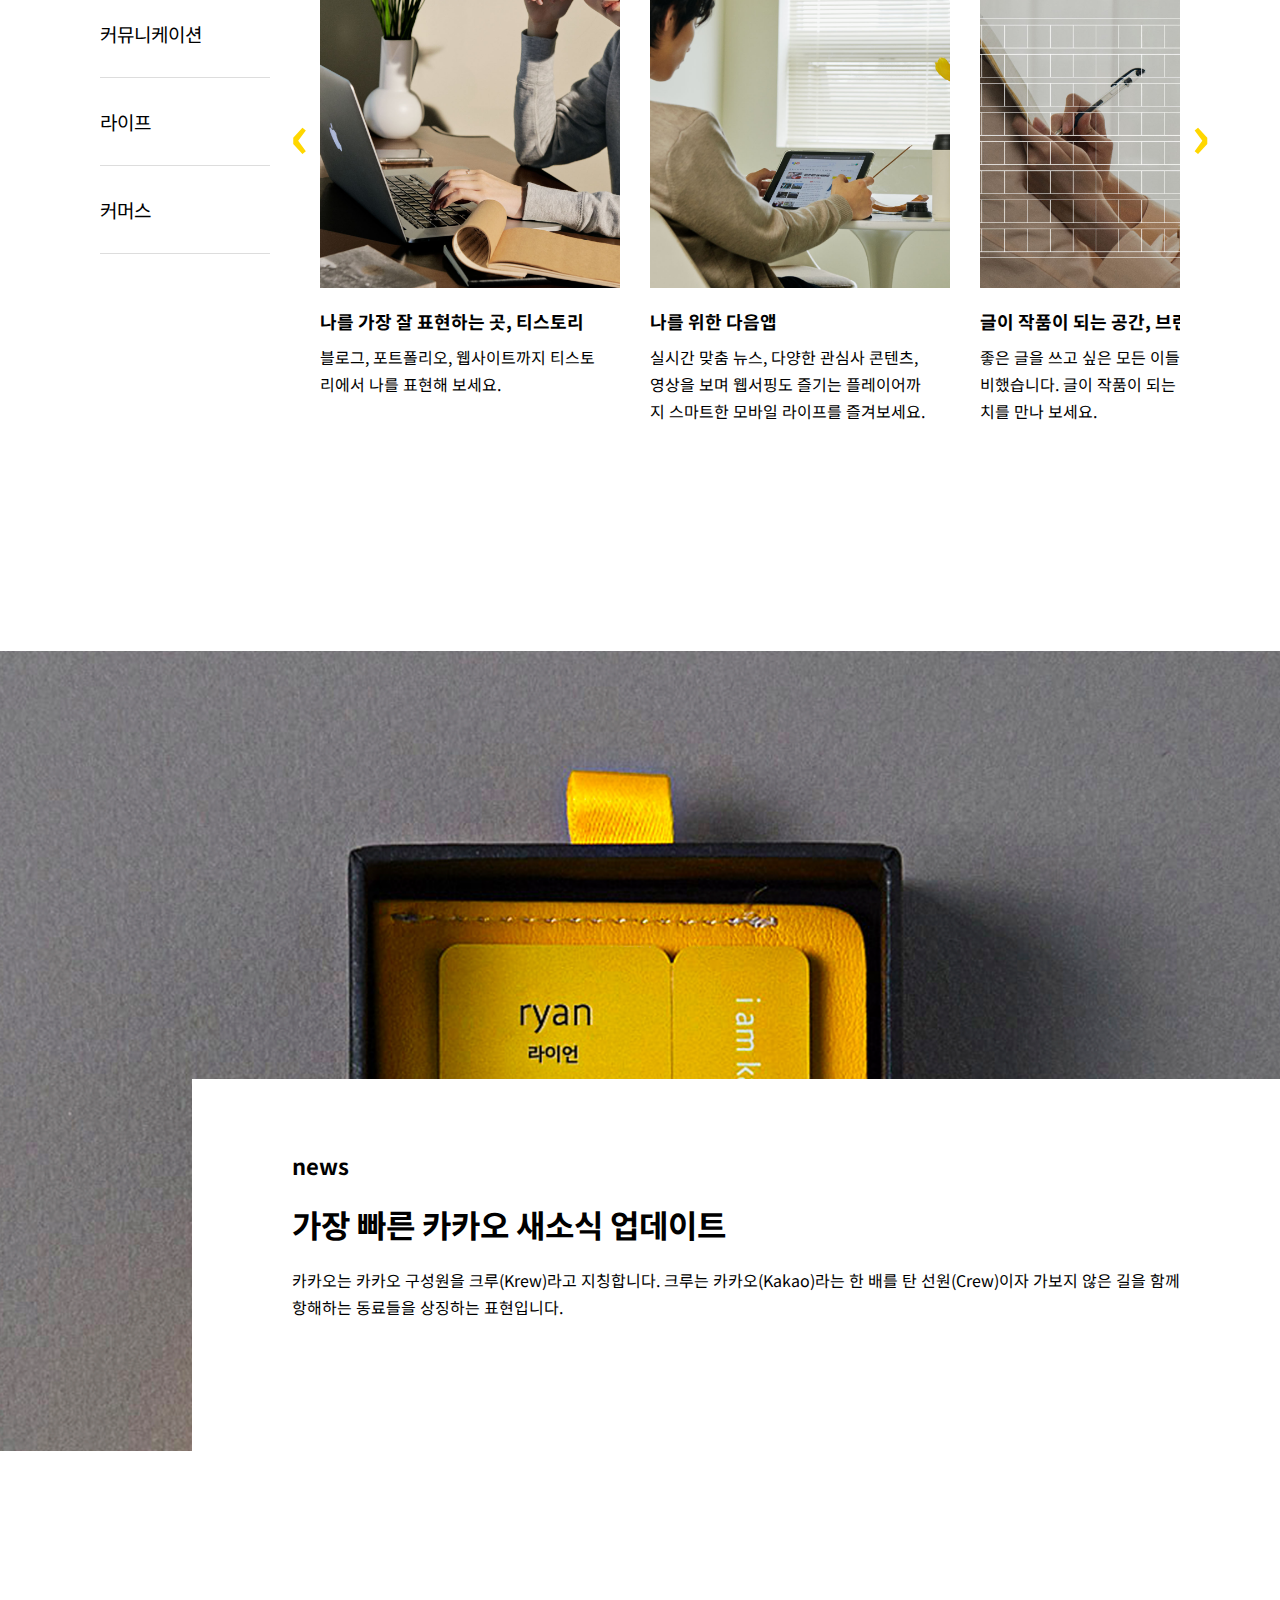
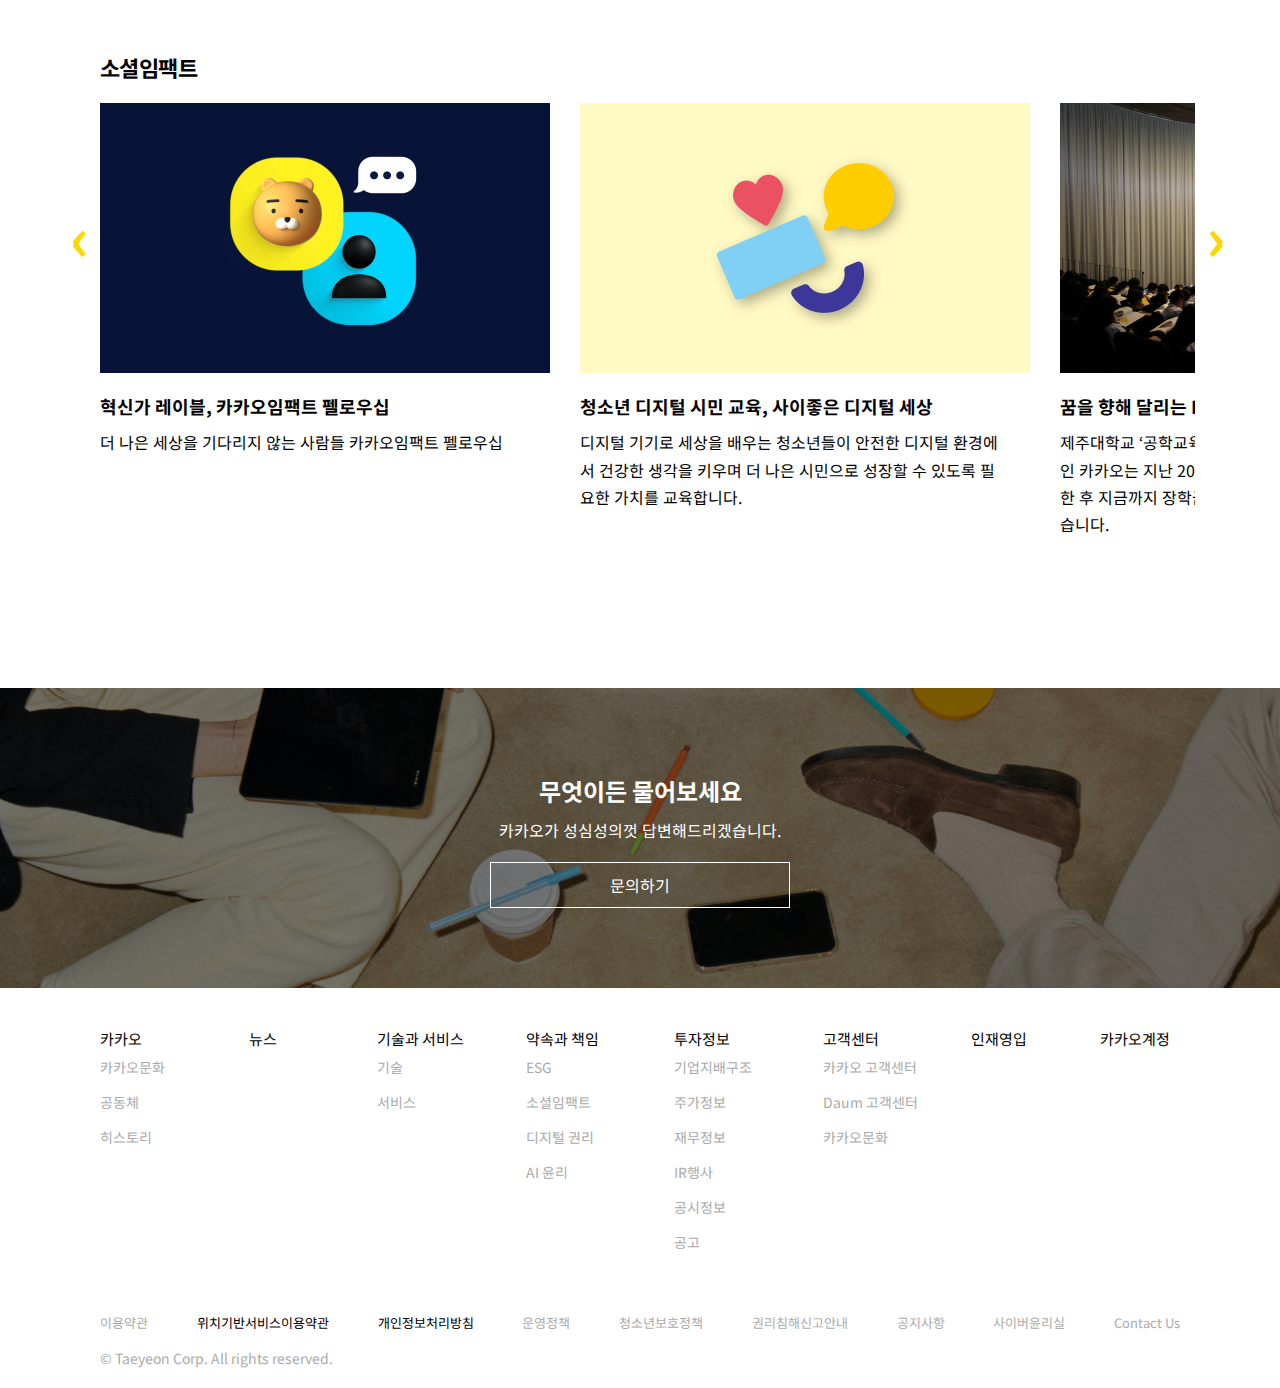
==== commit c718f9fe: "second commit" ====
--- a/site/kakao/index.html
+++ b/site/kakao/index.html
@@ -37,7 +37,7 @@
 	</nav>
 
 	<section class="slider">
-		<div class="item active"></div>
+		<div class="item"></div>
 		<div class="item"></div>
 	</section>
 
@@ -145,6 +145,13 @@
 							<div class="txt">
 								<h4>모든 이야기의 시작, Daum 카페</h4>
 								<p>지금, 우리들의 이야기가 궁금하다면 Daum 카페와 함께 하세요.</p>
+							</div>
+						</li>
+						<li>
+							<a href="#" class="img"></a>
+							<div class="txt">
+								<h4>함께 만드는 더 좋은 세상, 카카오같이가치</h4>
+								<p>누구나 공익프로젝트를 제안하고 참여할 수 있는 같이기부, 더 좋은 세상을 꿈꾼다면 지금 함께해요.</p>
 							</div>
 						</li>
 					</ul>
--- a/site/kakao/css/index.css
+++ b/site/kakao/css/index.css
@@ -55,7 +55,8 @@
 	font-size: 40px;
 }
 .slider .item.active {
-	opacity: 1;
+	display: block;
+	-opacity: 1;
 	z-index: 1;
 }
 
@@ -163,6 +164,8 @@
 	background: url("../img/tab1-4.jpg") center/cover;
 } section.service .cont .item-box .item.fir li:nth-child(5) .img{
 	background: url("../img/tab1-5.jpg") center/cover;
+} section.service .cont .item-box .item.fir li:nth-child(6) .img{
+	background: url("../img/tab1-6.jpg") center/cover;
 }
 
 section.service .cont .item-box .item.sec li:first-child .img{
